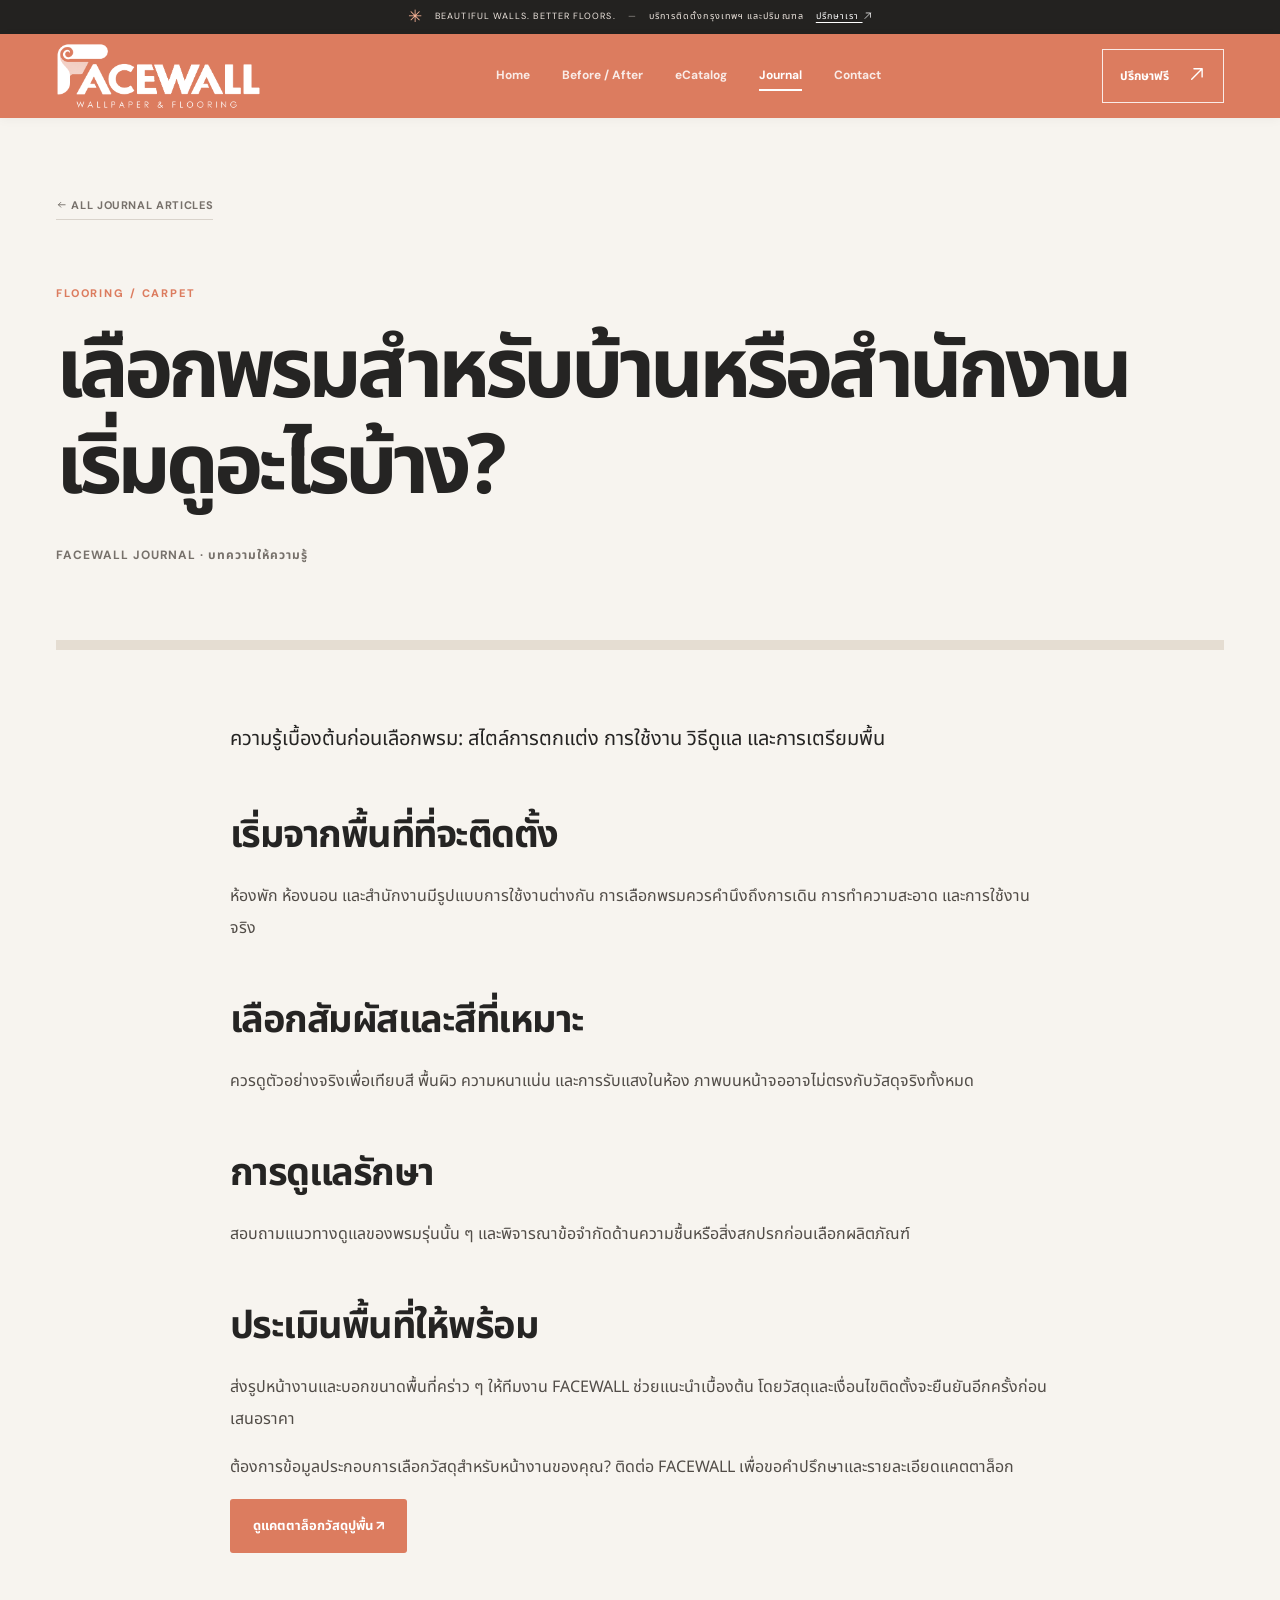
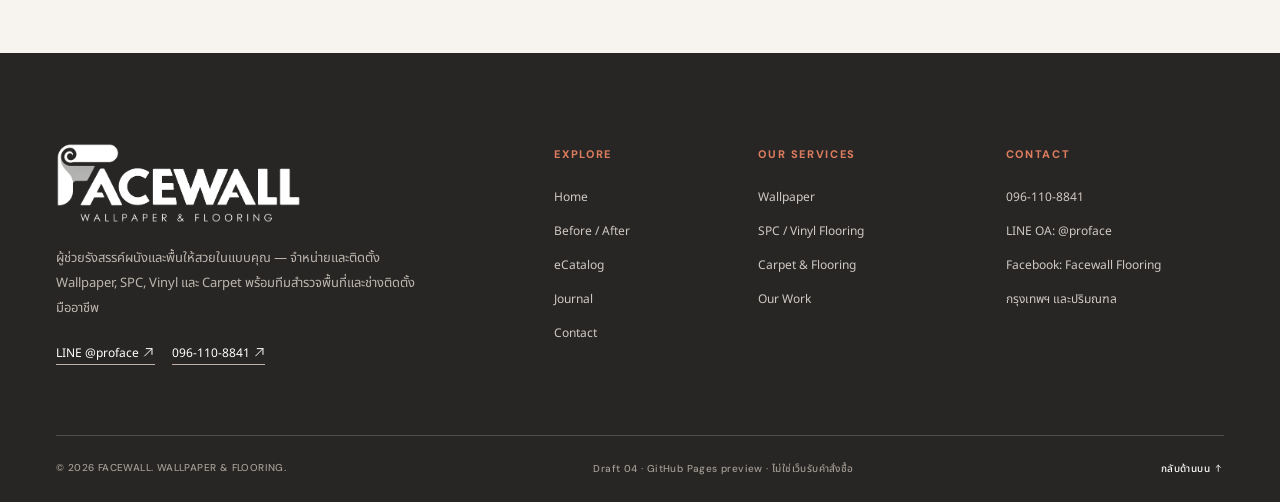
==== blog-carpet-guide.html @ b4380991 "Add files via upload" ====
<!DOCTYPE html>

<html lang="th"><head><meta charset="utf-8"/><meta content="width=device-width,initial-scale=1" name="viewport"/>
<title>เลือกพรมสำหรับบ้านหรือสำนักงาน เริ่มดูอะไรบ้าง? | FACEWALL Journal</title>
<meta content="ความรู้เบื้องต้นก่อนเลือกพรม: สไตล์การตกแต่ง การใช้งาน วิธีดูแล และการเตรียมพื้น" name="description"/>
<meta content="noindex,nofollow" name="robots"/><meta content="#DC7C5F" name="theme-color"/>
<meta content="website" property="og:type"/><meta content="ติดวอลเปเปอร์หรือทาสี แบบไหนเหมาะกับบ้านคุณ? — FACEWALL" property="og:title"/><meta content="ติดวอลเปเปอร์หรือทาสี แบบไหนเหมาะกับบ้านคุณ? — FACEWALL Journal" property="og:description"/>
<link href="assets/favicon.svg" rel="icon" type="image/svg+xml"/>
<link href="https://fonts.googleapis.com" rel="preconnect"/><link crossorigin="" href="https://fonts.gstatic.com" rel="preconnect"/>
<link href="https://fonts.googleapis.com/css2?family=DM+Sans:wght@400;500;600;700;800&amp;family=Noto+Sans+Thai:wght@300;400;500;600;700;800&amp;display=swap" rel="stylesheet"/>
<link href="css/style.css" rel="stylesheet"/></head>
<body data-page="blog"><a class="skip-link" href="#main">ข้ามไปยังเนื้อหา</a>
<div class="announcement"><span class="ann-star">✳︎</span> BEAUTIFUL WALLS. BETTER FLOORS. <span class="ann-divider">—</span> บริการติดตั้งกรุงเทพฯ และปริมณฑล <a href="contact.html">ปรึกษาเรา <svg aria-hidden="true" class="ui-arrow" fill="none" height="19" stroke="currentColor" stroke-linecap="round" stroke-linejoin="round" stroke-width="1.9" viewbox="0 0 24 24" width="19" xmlns="http://www.w3.org/2000/svg"><path d="M5 19 19 5M8 5h11v11"></path></svg></a></div>
<header class="site-header" id="site-header"><div class="header-inner wrap"><a aria-label="FACEWALL หน้าแรก" class="brand" href="index.html"><img alt="FACEWALL Wallpaper &amp; Flooring" height="67" src="assets/logo-white.png" width="206"/></a><nav aria-label="เมนูหลัก" class="site-nav" id="site-nav"><a class="nav-link" href="index.html">Home</a>
<a class="nav-link" href="showcase.html">Before / After</a>
<a class="nav-link" href="catalog.html">eCatalog</a>
<a aria-current="page" class="nav-link is-active" href="blog.html">Journal</a>
<a class="nav-link" href="contact.html">Contact</a></nav><a class="head-cta" href="contact.html">ปรึกษาฟรี <span aria-hidden="true"><svg aria-hidden="true" class="ui-arrow" fill="none" height="19" stroke="currentColor" stroke-linecap="round" stroke-linejoin="round" stroke-width="1.9" viewbox="0 0 24 24" width="19" xmlns="http://www.w3.org/2000/svg"><path d="M5 19 19 5M8 5h11v11"></path></svg></span></a><button aria-controls="site-nav" aria-expanded="false" aria-label="เปิดเมนู" class="menu-toggle" id="menu-toggle"><span></span><span></span></button></div></header>
<main id="main"><section class="article-header"><div class="wrap"><a class="back-link" href="blog.html"><svg aria-hidden="true" class="ui-arrow" fill="none" height="19" stroke="currentColor" stroke-linecap="round" stroke-linejoin="round" stroke-width="1.9" viewbox="0 0 24 24" width="19" xmlns="http://www.w3.org/2000/svg"><path d="M19 12H5m5-5-5 5 5 5"></path></svg> ALL JOURNAL ARTICLES</a><span class="eyebrow">FLOORING / CARPET</span><h1>เลือกพรมสำหรับบ้านหรือสำนักงาน เริ่มดูอะไรบ้าง?</h1><p>FACEWALL JOURNAL · บทความให้ความรู้</p></div></section><section class="article-body"><div class="wrap"><div aria-label="ภาพกราฟิกแทนเนื้อสัมผัสพรมแบบทอ" class="article-cover carpet-cover" role="img"></div><div class="article-content"><p class="lead">ความรู้เบื้องต้นก่อนเลือกพรม: สไตล์การตกแต่ง การใช้งาน วิธีดูแล และการเตรียมพื้น</p><h2>เริ่มจากพื้นที่ที่จะติดตั้ง</h2><p>ห้องพัก ห้องนอน และสำนักงานมีรูปแบบการใช้งานต่างกัน การเลือกพรมควรคำนึงถึงการเดิน การทำความสะอาด และการใช้งานจริง</p><h2>เลือกสัมผัสและสีที่เหมาะ</h2><p>ควรดูตัวอย่างจริงเพื่อเทียบสี พื้นผิว ความหนาแน่น และการรับแสงในห้อง ภาพบนหน้าจออาจไม่ตรงกับวัสดุจริงทั้งหมด</p><h2>การดูแลรักษา</h2><p>สอบถามแนวทางดูแลของพรมรุ่นนั้น ๆ และพิจารณาข้อจำกัดด้านความชื้นหรือสิ่งสกปรกก่อนเลือกผลิตภัณฑ์</p><h2>ประเมินพื้นที่ให้พร้อม</h2><p>ส่งรูปหน้างานและบอกขนาดพื้นที่คร่าว ๆ ให้ทีมงาน FACEWALL ช่วยแนะนำเบื้องต้น โดยวัสดุและเงื่อนไขติดตั้งจะยืนยันอีกครั้งก่อนเสนอราคา</p><p>ต้องการข้อมูลประกอบการเลือกวัสดุสำหรับหน้างานของคุณ? ติดต่อ FACEWALL เพื่อขอคำปรึกษาและรายละเอียดแคตตาล็อก</p><a class="btn btn-coral" href="catalog.html?category=flooring">ดูแคตตาล็อกวัสดุปูพื้น ↗</a></div></div></section></main>
<footer class="footer"><div class="wrap"><div class="footer-main"><div class="footer-info"><a class="footer-brand" href="index.html"><img alt="FACEWALL" height="88" src="assets/logo-white.png" width="270"/></a><p>ผู้ช่วยรังสรรค์ผนังและพื้นให้สวยในแบบคุณ — จำหน่ายและติดตั้ง Wallpaper, SPC, Vinyl และ Carpet พร้อมทีมสำรวจพื้นที่และช่างติดตั้งมืออาชีพ</p><div class="footer-social"><a href="https://line.me/R/ti/p/%40proface" rel="noopener noreferrer" target="_blank">LINE @proface <svg aria-hidden="true" class="ui-arrow" fill="none" height="19" stroke="currentColor" stroke-linecap="round" stroke-linejoin="round" stroke-width="1.9" viewbox="0 0 24 24" width="19" xmlns="http://www.w3.org/2000/svg"><path d="M5 19 19 5M8 5h11v11"></path></svg></a><a href="tel:0961108841">096-110-8841 <svg aria-hidden="true" class="ui-arrow" fill="none" height="19" stroke="currentColor" stroke-linecap="round" stroke-linejoin="round" stroke-width="1.9" viewbox="0 0 24 24" width="19" xmlns="http://www.w3.org/2000/svg"><path d="M5 19 19 5M8 5h11v11"></path></svg></a></div></div><div class="footer-links"><h3>EXPLORE</h3><a href="index.html">Home</a><a href="showcase.html">Before / After</a><a href="catalog.html">eCatalog</a><a href="blog.html">Journal</a><a href="contact.html">Contact</a></div><div class="footer-links"><h3>OUR SERVICES</h3><a href="catalog.html?category=wallpaper">Wallpaper</a><a href="catalog.html?category=flooring">SPC / Vinyl Flooring</a><a href="catalog.html?category=flooring">Carpet &amp; Flooring</a><a href="showcase.html">Our Work</a></div><div class="footer-links"><h3>CONTACT</h3><a href="tel:0961108841">096-110-8841</a><a href="https://line.me/R/ti/p/%40proface" rel="noopener noreferrer" target="_blank">LINE OA: @proface</a><span>Facebook: Facewall Flooring</span><span>กรุงเทพฯ และปริมณฑล</span></div></div><div class="footer-bottom"><span>© 2026 FACEWALL. WALLPAPER &amp; FLOORING.</span><span>Draft 04 · GitHub Pages preview · ไม่ใช่เว็บรับคำสั่งซื้อ</span><a href="#main">กลับด้านบน <svg aria-hidden="true" class="ui-arrow" fill="none" height="19" stroke="currentColor" stroke-linecap="round" stroke-linejoin="round" stroke-width="1.9" viewbox="0 0 24 24" width="19" xmlns="http://www.w3.org/2000/svg"><path d="M12 19V5m-5 5 5-5 5 5"></path></svg></a></div></div></footer>
<div aria-live="polite" class="toast" id="toast" role="status"></div>
<script defer="" src="js/config.js"></script><script defer="" src="js/catalogs.js"></script><script defer="" src="js/site.js"></script><a aria-label="ปรึกษาทีมงาน FACEWALL ฟรี" class="sticky-lead" href="contact.html#inquiry-form"><svg aria-hidden="true" fill="none" height="18" stroke="currentColor" stroke-linecap="round" stroke-linejoin="round" stroke-width="1.9" viewbox="0 0 24 24" width="18"><path d="M5 19 19 5M8 5h11v11"></path></svg><span>ปรึกษาฟรี / ขอราคางาน</span></a></body></html>
---- css/style.css ----
:root{--coral:#dc7c5f;--coral-dark:#c96447;--ink:#252423;--inksoft:#514c47;--cream:#f7f4ef;--bone:#eee9e0;--white:#fff;--line:#d9d3cb;--muted:#77716b;--head:'DM Sans','Noto Sans Thai',Arial,sans-serif;--body:'Noto Sans Thai','DM Sans',sans-serif;--max:1400px;--ease:cubic-bezier(.22,1,.36,1)}
*{box-sizing:border-box}html{scroll-behavior:smooth;scroll-padding-top:100px}body{margin:0;background:var(--cream);color:var(--ink);font-family:var(--body);font-size:15px;line-height:1.75;-webkit-font-smoothing:antialiased}img{display:block;max-width:100%}a{color:inherit;text-decoration:none}button,input,textarea,select{font:inherit}button{cursor:pointer}a:focus-visible,button:focus-visible,input:focus-visible,select:focus-visible,textarea:focus-visible{outline:3px solid #f0a58b;outline-offset:3px}::selection{background:var(--coral);color:white}[hidden]{display:none!important}.wrap{width:min(calc(100% - 112px),var(--max));margin:0 auto}.skip-link{position:absolute;z-index:1000;top:-70px;left:10px;background:var(--ink);color:white;padding:12px}.skip-link:focus{top:10px}.eyebrow{font-family:var(--head);font-size:11px;font-weight:800;line-height:1.3;letter-spacing:.17em;text-transform:uppercase;color:var(--coral);display:inline-block}.eyebrow.light{color:white}em{font-style:normal;color:var(--coral)}h1,h2,h3,p{margin-top:0}h1,h2,h3{line-height:1.15}h1,h2{letter-spacing:-.065em}p{color:var(--inksoft)}.btn{font-family:var(--body);display:inline-flex;align-items:center;justify-content:space-between;gap:28px;min-height:54px;padding:14px 22px;border-radius:3px;text-transform:none;font-size:13px;font-weight:700;line-height:1.5;white-space:nowrap;border:1px solid transparent;transition:transform .3s var(--ease),background .3s,color .3s}.btn:hover{transform:translateY(-3px)}.btn .arr{font:600 23px var(--head);line-height:1}.btn-white{background:#fff;color:var(--ink)}.btn-dark{background:var(--ink);color:#fff}.btn-dark:hover{background:var(--coral)}.btn-outline{background:transparent;color:var(--ink);border-color:var(--ink)}.btn-outline:hover{background:var(--ink);color:white}.btn-coral{background:var(--coral);color:white}.btn-full{width:100%}.text-link{font:700 12px var(--body);letter-spacing:.02em;border-bottom:1px solid currentColor;padding-bottom:5px}.text-link.white{color:#fff}.text-link.dark{color:var(--ink)}
/* header */
.announcement{height:34px;background:#232220;color:#eee6df;display:flex;align-items:center;justify-content:center;gap:12px;font-family:var(--head);font-size:9px;letter-spacing:.12em;white-space:nowrap}.announcement a{color:#fff;text-decoration:underline;text-underline-offset:3px}.ann-star{color:#f6b296;font-size:17px}.ann-divider{opacity:.6}.site-header{position:sticky;top:0;z-index:100;background:var(--coral);box-shadow:0 2px 10px rgba(0,0,0,.04)}.header-inner{height:84px;display:flex;align-items:center;gap:20px}.brand{flex:0 0 auto;width:219px}.brand img{width:205px;height:auto}.site-nav{display:flex;align-items:center;gap:32px;margin:auto}.nav-link{font:700 12px var(--head);color:white;opacity:.85;transition:opacity .2s;border-bottom:2px solid transparent;padding:6px 0}.nav-link:hover,.nav-link.is-active{opacity:1;border-color:white}.head-cta{border:1px solid rgba(255,255,255,.85);padding:11px 17px;white-space:nowrap;font-size:12px;color:white;font-weight:700}.head-cta span{margin-left:16px;font-size:17px}.head-cta:hover{background:white;color:var(--coral)}.menu-toggle{border:0;background:transparent;width:38px;height:38px;display:none;flex-direction:column;align-items:center;justify-content:center;gap:7px}.menu-toggle span{display:block;width:25px;height:2px;background:white;transition:transform .25s}
/* hero */
.hero{height:min(760px,calc(100svh - 118px));min-height:575px;position:relative;overflow:hidden;background:#756551;color:white}.hero picture,.hero-photo{position:absolute;inset:0;width:100%;height:100%}.hero-photo{object-fit:cover;object-position:center 54%}.hero-overlay{position:absolute;inset:0;background:linear-gradient(90deg,rgba(25,22,20,.62) 0%,rgba(25,22,20,.27) 52%,transparent 92%),linear-gradient(0deg,rgba(27,20,16,.46),transparent 24%)}.hero-content{position:relative;height:calc(100% - 58px);display:flex;align-items:flex-start;justify-content:center;flex-direction:column;z-index:1}.hero-topline{display:flex;justify-content:space-between;align-items:center;width:100%;margin-bottom:25px}.hero-counter{font:500 10px var(--head);letter-spacing:.16em}.hero h1{font-family:var(--head);font-weight:800;font-size:clamp(72px,9.2vw,156px);letter-spacing:-.075em;line-height:.9;margin:0 0 25px}.hero h1 em{color:#ffb395}.hero-content>p{color:white;font-weight:500;max-width:500px;font-size:clamp(15px,1.45vw,20px);line-height:1.65}.hero-buttons{display:flex;align-items:center;gap:27px;margin-top:18px;flex-wrap:wrap}.hero-foot{display:flex;justify-content:space-between;align-items:center;position:absolute;bottom:0;left:0;right:0;z-index:1;height:58px;padding:0 max(56px,calc((100vw - var(--max))/2));border-top:1px solid rgba(255,255,255,.4);font:700 10px var(--head);letter-spacing:.15em}.hero-foot a{color:white}.ticker{background:var(--coral);height:76px;display:flex;align-items:center;overflow:hidden;color:white}.ticker>div{font:800 26px var(--head);letter-spacing:.075em;white-space:nowrap;word-spacing:20px;animation:marquee 38s linear infinite}.ticker span{margin:0 26px;color:#f1bca9}@keyframes marquee{to{transform:translateX(-45%)}}
/* shared */
.section{padding:115px 0}.section-top{display:flex;justify-content:space-between;align-items:end;gap:40px;margin-bottom:55px}.section-top h2,.section h2{font-family:var(--head);font-size:clamp(46px,5.4vw,88px);font-weight:700;line-height:1.03;margin:15px 0 0}.section-top>p{max-width:340px;margin:0 0 10px;font-size:14px}.section-top .text-link{align-self:center}.section-solutions{background:var(--cream)}.service-grid{display:grid;grid-template-columns:1fr 1fr;gap:22px}.service-card{display:block;overflow:hidden;position:relative;background:var(--bone)}.service-img{height:430px;overflow:hidden;background:#e8ddd2}.service-img img{width:100%;height:100%;object-fit:cover;transition:transform .8s var(--ease)}.service-card:hover img{transform:scale(1.055)}.service-flooring .service-img img{object-position:center}.service-wallpaper .service-img img{object-position:center 42%}.service-copy{position:relative;padding:25px 28px 29px;min-height:165px}.service-copy>span:first-child{font:700 10px var(--head);letter-spacing:.14em;color:var(--coral)}.service-copy h3{font:700 45px var(--head);letter-spacing:-.055em;margin:10px 0 5px}.service-copy p{margin:0;font-size:12px}.circle-arrow{position:absolute;right:25px;top:57px;border:1px solid var(--ink);width:44px;height:44px;border-radius:100%;display:grid;place-items:center;font:500 24px var(--head)}.service-card:hover .circle-arrow{background:var(--coral);color:white;border-color:var(--coral)}
.about-section{background:var(--ink);color:white}.about-grid{display:grid;grid-template-columns:1.35fr .75fr;gap:70px;align-items:center}.about-big{font:800 clamp(50px,6.8vw,108px)/.95 var(--head);letter-spacing:-.075em}.about-big em{color:var(--coral)}.about-dot{color:var(--coral)}.about-side h2{font:700 32px/1.3 var(--body);letter-spacing:-.035em;margin:22px 0}.about-side p{color:#b9b2ab;font-size:14px;line-height:1.95}.about-tag{font:700 10px var(--head);color:#bfb4ab;letter-spacing:.12em;border-top:1px solid #595550;padding:15px 0;margin:20px 0 28px}.about-side .btn-outline{border-color:#a79e96;color:white}.about-side .btn-outline:hover{background:white;color:var(--ink)}
.transformation-section{background:var(--bone)}.transformation-grid{display:grid;grid-template-columns:1.42fr .75fr;gap:0;background:white;align-items:stretch}.compare{position:relative;min-width:0;height:auto;aspect-ratio:1.42;overflow:hidden;background:#b2a18f}.compare>img{position:absolute;inset:0;width:100%;height:100%;object-fit:cover;pointer-events:none}.compare .compare-before{clip-path:inset(0 calc(100% - var(--split)) 0 0)}.compare-label{position:absolute;z-index:3;top:22px;font:800 10px var(--head);color:#fff;letter-spacing:.15em;background:rgba(0,0,0,.55);padding:9px 12px;pointer-events:none}.compare-label-left{left:20px}.compare-label-right{right:20px}.compare-line{pointer-events:none;z-index:4;position:absolute;left:var(--split);top:0;bottom:0;width:2px;background:white;transform:translateX(-50%)}.compare-line>span{position:absolute;left:50%;top:50%;transform:translate(-50%,-50%);background:white;border-radius:50%;border:3px solid var(--coral);color:var(--ink);width:54px;height:54px;display:grid;place-items:center;font-size:25px;box-shadow:0 4px 22px #0003}.compare input[type=range]{position:absolute;z-index:5;inset:0;width:100%;height:100%;margin:0;opacity:0;cursor:ew-resize}.transformation-copy{padding:48px 45px;display:flex;align-items:flex-start;flex-direction:column;justify-content:center}.demo-tag{background:#f8ece5;color:var(--coral-dark);padding:7px 10px;letter-spacing:.1em;font:800 9px var(--head)}.transformation-copy h3{font:700 clamp(44px,4.7vw,72px)/.98 var(--head);letter-spacing:-.06em;margin:30px 0 20px}.transformation-copy p{max-width:320px;font-size:14px}.transformation-copy small{display:block;font-size:10px;color:var(--muted);line-height:1.5;margin-top:24px;max-width:330px}.transformation-copy .btn{margin-top:18px}
.collection-section{background:var(--cream)}.home-books{display:grid;grid-template-columns:1fr 1fr .9fr;gap:20px}.home-book{position:relative;overflow:hidden;background:white;text-align:center;display:flex;flex-direction:column;justify-content:space-between}.home-book img{width:100%;height:400px;object-fit:contain;padding:15px;transition:transform .6s}.home-book:hover img{transform:scale(1.035)}.home-book span{padding:20px;font:800 11px var(--head);letter-spacing:.06em;border-top:1px solid var(--line)}.book-callout{background:var(--coral);padding:35px;color:white;display:flex;flex-direction:column;align-items:flex-start;justify-content:space-between}.book-callout .eyebrow{color:white}.book-callout strong{font:800 clamp(105px,12vw,180px)/1 var(--head);letter-spacing:-.12em}.book-callout strong span{font-size:.42em;margin-left:4px}.book-callout p{color:white;font-size:13px}.book-callout .btn{margin-top:15px;background:white;border-color:white}
.reasons-section{background:#e9e1d8}.reason-grid{display:grid;grid-template-columns:repeat(4,1fr);gap:25px}.reason-grid>div{padding:30px 15px 25px 0;border-top:1px solid #9a938a}.reason-grid>div>span{color:var(--coral);font:800 28px var(--head)}.reason-grid h3{font:700 21px var(--head);letter-spacing:-.04em;margin:35px 0 16px}.reason-grid p{font-size:12px}.journal-section{background:var(--cream)}.home-journal-grid{display:grid;grid-template-columns:1.3fr .7fr;gap:24px}.journal-feature{background:white;display:grid;grid-template-columns:1.05fr 1fr;min-height:335px}.journal-image{overflow:hidden}.journal-image img{height:100%;width:100%;object-fit:cover}.journal-feature>div:last-child{padding:32px;display:flex;flex-direction:column;justify-content:center}.journal-feature h3{font:700 clamp(23px,2.7vw,37px)/1.35 var(--body);letter-spacing:-.03em;margin:17px 0 35px}.read-more{font:800 11px var(--head);letter-spacing:.07em;color:var(--coral-dark)}.journal-side{display:grid;grid-template-rows:1fr 1fr;gap:20px}.journal-side a{display:flex;position:relative;flex-direction:column;justify-content:center;border:1px solid var(--line);padding:28px}.journal-side a:hover{background:#fff}.journal-side span{font:700 10px var(--head);color:var(--coral);letter-spacing:.12em}.journal-side h3{font-size:20px;letter-spacing:-.02em;line-height:1.4;max-width:340px;margin:13px 0}.journal-side b{position:absolute;right:25px;top:28px}.closing-cta{background:var(--coral);color:white;padding:104px 0 115px;overflow:hidden}.closing-cta .wrap{position:relative}.closing-cta h2{font:800 clamp(80px,12.6vw,190px)/.83 var(--head);letter-spacing:-.085em;margin:26px 0}.closing-cta h2 em{color:#f5c3b2}.closing-cta p{color:white;font-size:18px}.closing-cta .btn{margin-top:22px}.closing-cta.slim{padding:75px 0}.closing-cta.slim h2{font:700 clamp(38px,7vw,90px)/1.25 var(--body);letter-spacing:-.05em}
/* footer */
.footer{background:#272624;color:white;padding:90px 0 25px}.footer-main{display:grid;grid-template-columns:2.1fr .75fr .95fr 1fr;gap:40px}.footer-info{max-width:370px}.footer-brand img{width:245px;height:auto}.footer-info p{color:#bdb5ae;font-size:13px;line-height:1.9;margin:23px 0}.footer-social{display:flex;gap:17px;flex-wrap:wrap}.footer-social a{color:white;font-size:12px;border-bottom:1px solid #c1aea6}.footer-links{display:flex;flex-direction:column;align-items:flex-start;gap:13px}.footer-links h3{font:800 11px var(--head);letter-spacing:.15em;color:var(--coral);margin:4px 0 13px}.footer-links a,.footer-links span{font-size:12px;color:#d0c9c4}.footer-links a:hover{color:var(--coral)}.footer-bottom{border-top:1px solid #514c48;padding-top:25px;margin-top:70px;display:flex;justify-content:space-between;gap:20px;color:#a49c95;font:500 10px var(--head);letter-spacing:.04em}.footer-bottom a{color:white}.toast{position:fixed;z-index:200;right:25px;bottom:25px;padding:14px 20px;background:#252423;color:white;font-size:13px;box-shadow:0 20px 45px #0002;transform:translateY(200px);opacity:0;transition:transform .4s var(--ease),opacity .4s}.toast.show{transform:translateY(0);opacity:1}
/* other page headers */
.page-intro{background:var(--cream);padding:100px 0 75px}.page-intro h1{font:800 clamp(58px,9vw,145px)/.95 var(--head);letter-spacing:-.08em;margin:22px 0 30px;max-width:1110px}.page-intro>div>p{font-size:16px;max-width:670px;line-height:1.8}.page-intro.catalog-intro h1{max-width:1250px}.showcase-overview{padding-top:0;padding-bottom:20px}.showcase-feature{height:480px;position:relative;overflow:hidden;background:var(--bone)}.showcase-feature>img{width:100%;height:100%;object-fit:cover}.showcase-feature:after{content:"";position:absolute;inset:0;background:linear-gradient(90deg,rgba(18,15,14,.68),transparent 65%)}.showcase-feature-text{position:absolute;z-index:2;left:7%;top:50%;transform:translateY(-50%);color:white;max-width:420px}.showcase-feature-text .eyebrow{color:white}.showcase-feature-text h2{font:800 clamp(50px,6vw,87px)/.97 var(--head);margin:17px 0}.showcase-feature-text p{color:white;max-width:300px}.showcase-gallery{padding-top:65px}.filter-bar{display:flex;gap:10px;align-items:center;flex-wrap:wrap}.filter-pill{border:1px solid #bbb1a8;background:transparent;color:var(--ink);padding:11px 19px;font-size:12px;font-weight:700;border-radius:99px;transition:background .22s,color .22s,border-color .22s}.filter-pill:hover{border-color:var(--coral)}.filter-pill.is-selected{background:var(--coral);border-color:var(--coral);color:white}.showcase-gallery .filter-bar{margin-bottom:25px}.showcase-grid{display:grid;grid-template-columns:1fr 1fr;gap:24px}.showcase-card{background:white}.showcase-card-head{padding:16px 18px;display:flex;justify-content:space-between;align-items:center;font:800 10px var(--head);letter-spacing:.1em}.showcase-card .compare{aspect-ratio:1.33}.compare-floor img{filter:saturate(.8) sepia(.09)}.showcase-card-foot{padding:24px 23px 27px}.showcase-card-foot h3{font:700 29px var(--head);letter-spacing:-.05em;margin:0 0 7px}.showcase-card-foot p{font-size:11px;margin:0}.showcase-note{display:flex;align-items:flex-start;gap:13px;border:1px solid #d4bdb2;padding:22px;margin-top:25px;background:#f6ece7}.showcase-note .info-symbol{display:grid;place-items:center;background:var(--coral);border-radius:50%;color:white;width:25px;height:25px;flex-shrink:0}.showcase-note p{margin:0;font-size:12px}
/* catalog */
.catalog-section{padding-top:40px}.catalog-controls{display:flex;justify-content:space-between;align-items:end;gap:25px;margin-bottom:22px}.catalog-search{width:min(100%,510px)}.catalog-search label{font-weight:700;font-size:12px;display:block;margin-bottom:9px}.search-input{height:52px;border:1px solid #c2b8ad;display:flex;align-items:center;gap:13px;background:white;padding:0 15px}.search-input input{border:0;outline:0;background:transparent;width:100%;font-size:13px}.catalog-count{font:800 12px var(--head);letter-spacing:.1em;color:var(--coral)}.catalog-filters{display:flex;justify-content:space-between;gap:20px;align-items:center;margin-bottom:35px}.catalog-subtypes{display:flex;align-items:center;gap:13px}.catalog-subtypes label{font-size:12px;font-weight:700}.catalog-subtypes select{background:transparent;border:1px solid #c2b8ad;color:var(--ink);padding:11px 32px 11px 12px;min-width:185px;font-size:12px}.catalog-grid{display:grid;grid-template-columns:repeat(3,minmax(0,1fr));gap:25px}.catalog-card{background:#fff;border:1px solid #e7dfd7;display:flex;flex-direction:column;min-width:0;transition:transform .3s var(--ease),box-shadow .3s}.catalog-card:hover{transform:translateY(-6px);box-shadow:0 15px 40px #62524520}.catalog-card>a{display:flex;flex-direction:column;flex:1}.catalog-cover{height:375px;background:#f5f2ee;display:grid;place-items:center;overflow:hidden;padding:13px;position:relative}.catalog-cover img{height:100%;max-width:100%;object-fit:contain;transition:transform .6s var(--ease)}.catalog-card:hover .catalog-cover img{transform:scale(1.04)}.catalog-cover-tag{position:absolute;top:14px;left:14px;background:var(--coral);color:white;padding:6px 9px;font:700 9px var(--head);letter-spacing:.11em}.catalog-info{padding:25px;display:flex;flex-direction:column;flex:1}.catalog-info>span{font:800 10px var(--head);color:var(--coral);letter-spacing:.12em}.catalog-info h3{font:700 29px var(--head);letter-spacing:-.04em;margin:9px 0 10px}.catalog-info p{font-size:12px;flex:1}.catalog-info .catalog-open{border-top:1px solid var(--line);margin-top:20px;padding-top:16px;font:800 11px var(--head);letter-spacing:.06em;display:flex;justify-content:space-between}.empty-state{text-align:center;background:white;padding:70px 20px;margin:20px 0}.empty-state h3{font-size:25px}.catalog-disclaimer{font-size:11px;margin:26px 0 0;color:var(--muted)}.editorial-band{padding:90px 0;background:var(--bone)}.editorial-band h2{font:700 clamp(42px,5.8vw,80px)/1.15 var(--body);letter-spacing:-.06em;margin:23px 0}.editorial-band p{max-width:580px}.editorial-band .btn{margin-top:15px}
/* blog */
.blog-section{padding-top:40px}.blog-lead{display:grid;grid-template-columns:1.12fr .88fr;background:#e6ded6;min-height:490px}.blog-lead-image{overflow:hidden}.blog-lead-image img{width:100%;height:100%;object-fit:cover}.blog-lead-copy{padding:50px 55px;display:flex;align-items:flex-start;justify-content:center;flex-direction:column}.blog-lead-copy h2{font:700 clamp(36px,4.3vw,65px)/1.16 var(--body);letter-spacing:-.05em;margin:22px 0}.blog-lead-copy p{font-size:13px;max-width:400px}.blog-card-grid{display:grid;grid-template-columns:1fr 1fr;gap:24px;margin-top:28px}.blog-card{background:white;padding-bottom:30px}.blog-card img{height:300px;width:100%;object-fit:contain;background:#eee8e0;padding:8px}.blog-card>.eyebrow{margin:24px 27px 0}.blog-card h3{font-size:26px;letter-spacing:-.05em;margin:15px 27px 8px}.blog-card p{font-size:13px;margin:0 27px 18px}.blog-card .read-more{margin:0 27px}.blog-coming{border-top:1px solid var(--line);margin-top:80px;padding-top:35px}.blog-coming h2{font:700 clamp(25px,3.5vw,48px)/1.25 var(--body);letter-spacing:-.035em;max-width:800px}.blog-coming p{max-width:670px;font-size:13px}
/* blog articles */
.article-header{padding:80px 0 64px}.article-header .back-link{display:block;width:max-content;color:var(--muted);font:700 11px var(--head);letter-spacing:.06em;border-bottom:1px solid var(--line);padding-bottom:7px;margin-bottom:60px}.article-header h1{font:700 clamp(43px,6.5vw,94px)/1.15 var(--body);letter-spacing:-.06em;max-width:1100px;margin:18px 0 30px}.article-header p{font:700 12px var(--head);color:var(--muted);letter-spacing:.08em}.article-body{padding-bottom:100px}.article-cover{width:100%;max-height:600px;object-fit:cover;background:var(--bone)}.article-content{max-width:820px;margin:70px auto 0}.article-content>p,.article-content li{font-size:16px;line-height:2;color:#514c47}.article-content>p.lead{font-size:20px;line-height:1.95;color:var(--ink)}.article-content h2{font:700 clamp(25px,3.2vw,38px)/1.4 var(--body);letter-spacing:-.04em;margin:50px 0 18px}.article-content ol{padding-left:27px}.article-content li{padding-left:6px;margin-bottom:12px}.article-callout{padding:40px;background:#eee2d7;margin:65px 0 35px}.article-callout h2{margin:14px 0;font-size:28px}.article-callout .buttons{display:flex;gap:10px;flex-wrap:wrap;margin-top:20px}.article-note{font-size:11px!important;border-top:1px solid var(--line);padding-top:20px}
/* contact */
.contact-section{padding-top:35px}.contact-grid{display:grid;grid-template-columns:.82fr 1.18fr;gap:9vw}.contact-left h2{font:700 clamp(50px,6vw,82px)/1 var(--head);letter-spacing:-.07em;margin:25px 0}.contact-left>p{font-size:14px;line-height:1.9;max-width:440px;margin-bottom:35px}.contact-method{border-top:1px solid var(--line);padding:22px 0}.contact-method>span{font:800 10px var(--head);letter-spacing:.12em;color:var(--coral);display:block;margin-bottom:10px}.contact-method>a,.contact-method>strong{font:700 clamp(23px,3vw,38px) var(--head);letter-spacing:-.04em;display:block}.contact-method small{display:block;color:var(--muted);font-size:10px}.service-area{margin-top:25px;font:700 11px var(--head);letter-spacing:.08em}.dot{display:inline-block;width:9px;height:9px;background:var(--coral);border-radius:50%;margin-right:7px}.contact-form-card{padding:46px;background:white;box-shadow:0 24px 45px #2e211207}.contact-form-card h3{font:700 28px var(--body);letter-spacing:-.04em;margin:15px 0}.contact-form-card>p{font-size:12px;margin-bottom:30px}.contact-form-card form{display:flex;flex-direction:column;gap:18px}.form-row{display:grid;grid-template-columns:1fr 1fr;gap:17px}.contact-form-card label{display:flex;flex-direction:column;gap:8px;font-size:12px;font-weight:700}.contact-form-card input,.contact-form-card select,.contact-form-card textarea{width:100%;padding:13px;border:1px solid #d6d1ca;background:#faf9f6;color:var(--ink);font-size:13px;font-weight:400;border-radius:0;outline-color:var(--coral);line-height:1.5}.contact-form-card input,.contact-form-card select{height:50px}.contact-form-card .form-note{display:block;font-size:11px;color:var(--muted);margin-top:18px}.inquiry-result{padding:20px;background:#f7f2ec;border:1px solid #e6d8ca}.inquiry-result p{font-size:12px}.inquiry-result textarea{background:white}.inquiry-actions{display:flex;gap:10px;margin-top:13px;flex-wrap:wrap}.inquiry-actions .btn{font-size:11px;min-height:46px;white-space:normal;flex:1}.contact-bottom{background:var(--ink);padding:85px 0;color:white}.contact-bottom h2{font:800 clamp(40px,6.5vw,90px)/1.08 var(--head);letter-spacing:-.06em;margin:20px 0}.contact-bottom p{color:#eee1d9}
/* motion */
.reveal{opacity:0;transform:translateY(30px);transition:opacity .65s var(--ease),transform .65s var(--ease)}.reveal.is-visible{opacity:1;transform:none}
@media(max-width:1200px){.wrap{width:min(calc(100% - 80px),var(--max))}.brand{width:190px}.brand img{width:185px}.site-nav{gap:20px}.hero-foot{padding:0 40px}.section{padding:90px 0}.service-img{height:370px}.about-grid{gap:36px}.transformation-copy{padding:35px}.home-book img{height:330px}.footer-main{grid-template-columns:1.5fr 1fr 1fr;gap:30px}.footer-main>.footer-links:last-child{grid-column:2/4}}
@media(max-width:900px){.wrap{width:min(calc(100% - 52px),var(--max))}.announcement{font-size:8px}.header-inner{height:76px}.site-nav{gap:13px}.nav-link{font-size:11px}.head-cta{padding:9px 11px;font-size:11px}.brand{width:150px}.brand img{width:145px}.hero{height:680px;min-height:550px}.hero-foot{padding:0 26px}.service-img{height:285px}.service-copy h3{font-size:35px}.circle-arrow{width:38px;height:38px;top:53px}.about-grid{grid-template-columns:1fr}.about-big{font-size:clamp(60px,10vw,95px)}.about-side{max-width:680px}.transformation-grid{grid-template-columns:1fr}.transformation-copy{padding:35px}.transformation-copy h3{font-size:48px;margin:20px 0}.transformation-copy p{max-width:600px}.home-books{grid-template-columns:1fr 1fr}.book-callout{grid-column:1/3;min-height:200px;flex-direction:row;align-items:center;gap:15px}.book-callout strong{font-size:100px}.reason-grid{grid-template-columns:repeat(2,1fr)}.home-journal-grid{grid-template-columns:1fr}.journal-side{grid-template-columns:1fr 1fr;grid-template-rows:auto}.journal-side a{min-height:180px}.footer-main{grid-template-columns:1.3fr 1fr 1fr}.page-intro{padding:80px 0 50px}.page-intro h1{font-size:clamp(55px,9vw,90px)}.catalog-cover{height:315px}.catalog-info h3{font-size:24px}.contact-grid{gap:40px}.contact-form-card{padding:28px}}
@media(max-width:720px){body{font-size:14px}.wrap{width:calc(100% - 36px)}.announcement{height:29px;font-size:8px;gap:7px;letter-spacing:.03em}.ann-star{font-size:12px}.ann-divider,.announcement a{display:none}.header-inner{height:65px}.brand{width:165px}.brand img{width:155px}.head-cta{margin-left:auto;padding:8px 10px;font-size:10px}.head-cta span{margin-left:7px}.menu-toggle{display:flex}.site-nav{position:absolute;top:100%;left:0;right:0;background:var(--coral);padding:6px 18px 22px;display:none;flex-direction:column;gap:0;align-items:stretch;box-shadow:0 15px 22px #0002}.site-nav.open{display:flex}.nav-link{padding:12px 10px;font-size:14px;border-bottom:1px solid #fff5}.nav-link.is-active{background:#ffffff18}.hero{height:calc(100svh - 94px);min-height:560px;max-height:850px}.hero-photo{object-position:center 55%}.hero-overlay{background:linear-gradient(180deg,rgba(28,22,20,.55),rgba(28,22,20,.12) 55%,rgba(28,22,20,.39) 100%)}.hero-content{height:calc(100% - 50px);justify-content:flex-start;padding-top:14vh}.hero-topline{margin-bottom:23px}.hero h1{font-size:clamp(58px,11.5vw,83px);line-height:.94;letter-spacing:-.075em}.hero-content>p{font-size:14px;line-height:1.75}.hero-buttons{margin-top:11px;gap:16px;align-items:flex-start;flex-direction:column}.hero-buttons .btn{min-height:50px}.hero-foot{height:50px;padding:0 18px;font-size:8px}.hero-foot span{max-width:50%;font-size:8px}.ticker{height:56px}.ticker>div{font-size:18px}.ticker span{margin:0 14px}.section{padding:70px 0}.section-top{flex-direction:column;align-items:flex-start;gap:18px;margin-bottom:28px}.section-top h2,.section h2{font-size:clamp(42px,9vw,61px)}.section-top>p{max-width:100%;font-size:13px}.service-grid{grid-template-columns:1fr;gap:15px}.service-img{height:320px}.service-copy{min-height:140px;padding:18px 22px 26px}.service-copy h3{font-size:36px;margin:9px 0}.service-copy p{padding-right:50px}.circle-arrow{top:44px;right:19px}.about-big{font-size:clamp(48px,10vw,75px)}.about-grid{gap:48px}.about-side h2{font-size:28px}.about-side p{font-size:13px}.transformation-grid{display:block}.compare{aspect-ratio:1.22}.compare-label{font-size:8px;top:12px;padding:7px}.compare-label-left{left:9px}.compare-label-right{right:9px}.compare-line>span{width:46px;height:46px}.transformation-copy{padding:24px}.transformation-copy h3{font-size:42px}.home-books{gap:12px}.home-book img{height:225px;padding:7px}.home-book span{font-size:8px;padding:12px 6px}.book-callout{padding:24px;min-height:160px;flex-wrap:wrap}.book-callout strong{font-size:80px}.book-callout p{font-size:11px}.book-callout .btn{min-height:40px}.reason-grid{gap:20px}.reason-grid>div{padding-top:20px}.reason-grid h3{margin:20px 0 12px;font-size:20px}.reason-grid p{font-size:12px}.journal-feature{grid-template-columns:1fr}.journal-image{height:250px}.journal-feature>div:last-child{padding:26px}.journal-feature h3{font-size:25px;margin:15px 0 22px}.journal-side{grid-template-columns:1fr;gap:12px}.journal-side a{min-height:150px;padding:23px}.closing-cta{padding:85px 0}.closing-cta h2{font-size:clamp(57px,11vw,90px)}.closing-cta p{font-size:14px}.footer{padding:55px 0 24px}.footer-main{grid-template-columns:1fr 1fr;gap:38px 20px}.footer-main>.footer-info{grid-column:1/-1}.footer-brand img{width:205px}.footer-main>.footer-links:last-child{grid-column:auto}.footer-bottom{margin-top:50px;flex-direction:column;gap:8px}.page-intro{padding:62px 0 32px}.page-intro h1{font-size:clamp(54px,11vw,77px);margin:14px 0 23px}.page-intro>div>p{font-size:13px}.showcase-overview{padding-top:0}.showcase-feature{height:360px}.showcase-feature-text{left:25px;max-width:230px}.showcase-feature-text h2{font-size:52px}.showcase-feature-text p{font-size:12px}.showcase-gallery{padding-top:50px}.showcase-grid{grid-template-columns:1fr}.showcase-card .compare{aspect-ratio:1.27}.showcase-card-foot h3{font-size:26px}.showcase-note{padding:15px}.showcase-note p{font-size:11px}.catalog-controls{align-items:start;flex-direction:column;gap:10px;margin-bottom:15px}.catalog-search{width:100%}.catalog-filters{flex-direction:column;align-items:start;gap:15px;margin-bottom:25px}.catalog-subtypes{width:100%;justify-content:space-between}.catalog-subtypes select{flex:1;max-width:70%}.catalog-grid{grid-template-columns:repeat(2,minmax(0,1fr));gap:13px}.catalog-cover{height:250px;padding:5px}.catalog-cover-tag{font-size:7px;top:8px;left:8px}.catalog-info{padding:15px;min-height:170px}.catalog-info h3{font-size:22px;line-height:1.15}.catalog-info p{font-size:10px;line-height:1.6}.catalog-info>span{font-size:9px}.catalog-info .catalog-open{font-size:9px;padding-top:12px;margin-top:12px}.editorial-band{padding:70px 0}.editorial-band h2{font-size:40px}.blog-section{padding-top:30px}.blog-lead{grid-template-columns:1fr}.blog-lead-image{height:270px}.blog-lead-copy{padding:32px 24px}.blog-lead-copy h2{font-size:39px}.blog-card-grid{grid-template-columns:1fr}.blog-card img{height:275px}.blog-card h3{font-size:23px}.blog-coming{margin-top:50px}.article-header{padding:40px 0 35px}.article-header .back-link{margin-bottom:40px}.article-header h1{font-size:clamp(36px,8.6vw,55px)}.article-cover{height:auto;max-height:450px}.article-content{margin:35px auto 0}.article-content>p,.article-content li{font-size:14px}.article-content>p.lead{font-size:17px}.article-content h2{font-size:26px;margin:35px 0 15px}.article-callout{padding:25px;margin:40px 0 24px}.article-callout h2{font-size:24px}.article-body{padding-bottom:70px}.contact-grid{grid-template-columns:1fr;gap:45px}.contact-left h2{font-size:58px}.contact-section{padding-top:28px}.contact-form-card{padding:24px 18px}.form-row{grid-template-columns:1fr;gap:16px}.contact-bottom h2{font-size:47px}}
@media(max-width:420px){.hero h1{font-size:58px}.hero-foot{font-size:7px}.header-inner{gap:7px}.brand{width:139px}.brand img{width:137px}.head-cta{font-size:10px;padding:7px}.service-img{height:260px}.home-book img{height:188px}.catalog-cover{height:207px}.catalog-info h3{font-size:19px}.catalog-info p{font-size:10px}.filter-pill{padding:9px 12px;font-size:11px}.section h2{font-size:45px}}
@media(prefers-reduced-motion:reduce){*,*::before,*::after{scroll-behavior:auto!important;animation:none!important;transition:none!important}.reveal{opacity:1;transform:none}}

/* The uploaded Wallpaper showcase banner already contains typography. Keep it readable. */
.showcase-feature:after{display:none}

/* ================================================
   FACEWALL Draft 03 — refined visual system
   Transparent, original Wallpaper cutouts from uploaded RGBA PNG files.
   ================================================ */
.hero-photo{object-position:51% 50%}
/* Keep both labels legible on lighter, user-provided home photograph */
.hero-overlay{background:linear-gradient(90deg,rgba(24,20,18,.76),rgba(24,20,18,.35) 54%,rgba(24,20,18,.02)),linear-gradient(0deg,rgba(24,20,18,.37),transparent 25%)}
.service-wallpaper .service-img img{object-position:center center}
.home-book--dicut{background:transparent;overflow:visible;transition:transform .4s var(--ease)}
.home-book--dicut img{padding:0 1.3vw 12px;width:100%;height:400px;object-fit:contain;filter:drop-shadow(0 21px 22px rgba(47,35,29,.06))}
.home-book--dicut:hover{transform:translateY(-5px)}
.home-book--dicut:hover img{transform:scale(1.045)}
.home-book--dicut span{background:white;border-top:0}
/* Wallpaper catalog: edge-free, transparent cutout books, title overlaid INSIDE card */
.catalog-card--dicut{background:transparent;border:0;box-shadow:none;overflow:visible}
.catalog-card--dicut:hover{box-shadow:none;transform:translateY(-5px)}
.catalog-card--dicut>a{display:block;height:100%}
.catalog-cover--dicut{height:472px;padding:0;background:transparent;display:flex;align-items:flex-start;justify-content:center;overflow:visible;isolation:isolate}
.catalog-cover--dicut img{height:calc(100% - 55px);width:100%;max-width:100%;object-fit:contain;object-position:center top;filter:drop-shadow(0 18px 17px rgba(45,37,28,.09));transition:transform .65s var(--ease)}
.catalog-card--dicut:hover .catalog-cover--dicut img{transform:translateY(-8px) scale(1.04)}
.wallpaper-cover-meta{position:absolute;left:7%;right:7%;bottom:0;display:flex;align-items:center;justify-content:center;flex-direction:column;min-height:104px;padding:21px 12px 12px;background:linear-gradient(0deg,var(--cream) 81%,rgba(247,244,239,0));text-align:center;pointer-events:none}
.wallpaper-cover-family{font:700 9px var(--head);color:var(--coral);letter-spacing:.17em}
.wallpaper-cover-meta h3{font:700 clamp(22px,2.55vw,35px)/1.12 var(--head);letter-spacing:-.045em;margin:8px 0 4px;text-transform:uppercase}
.wallpaper-cover-open{font:800 9px var(--head);letter-spacing:.11em;color:var(--inksoft);opacity:0;transform:translateY(4px);transition:opacity .25s,transform .25s}
.catalog-card--dicut:hover .wallpaper-cover-open,.catalog-card--dicut:focus-within .wallpaper-cover-open{opacity:1;transform:none}
.catalog-grid:has(.catalog-card--dicut){row-gap:36px}
@media(max-width:1200px){.catalog-cover--dicut{height:385px}}
@media(max-width:900px){.catalog-cover--dicut{height:335px}.home-book--dicut img{height:335px}}
@media(max-width:720px){.hero-photo{object-position:50% 55%}.hero-overlay{background:linear-gradient(180deg,rgba(24,20,18,.67) 0%,rgba(24,20,18,.18) 61%,rgba(24,20,18,.5) 100%)}.home-book--dicut img{height:225px;padding:0 0 10px}.catalog-cover--dicut{height:286px}.catalog-cover--dicut img{height:calc(100% - 53px)}.wallpaper-cover-meta{left:0;right:0;min-height:83px;padding:13px 4px 7px}.wallpaper-cover-family{font-size:7px}.wallpaper-cover-meta h3{font-size:clamp(15px,4.5vw,23px);margin:5px 0 2px}.wallpaper-cover-open{opacity:1;font-size:7px;transform:none}.catalog-card--dicut:hover .catalog-cover--dicut img{transform:scale(1.02)}}
@media(max-width:420px){.catalog-cover--dicut{height:244px}.home-book--dicut img{height:190px}.wallpaper-cover-meta h3{font-size:16px}}
@media(prefers-reduced-motion:reduce){.catalog-card--dicut,.catalog-cover--dicut img,.home-book--dicut{transition:none}}

/* Draft 04 — same transparent catalog cards for Wallpaper AND Flooring. */
.ui-arrow{width:1.05em;height:1.05em;vertical-align:-.14em;flex-shrink:0;display:inline-block;stroke:currentColor;pointer-events:none}
.arr .ui-arrow,.head-cta .ui-arrow,.text-link .ui-arrow{vertical-align:-.17em}
.circle-arrow .ui-arrow{width:22px;height:22px;vertical-align:middle}
.compare-line>span .ui-arrow{width:23px;height:23px;vertical-align:middle}
.read-more .ui-arrow,.wallpaper-cover-open .ui-arrow{width:1em;height:1em;vertical-align:-.15em;margin-left:5px}
.catalog-cover--dicut img{object-fit:contain}
.catalog-card--dicut .wallpaper-cover-meta h3{overflow-wrap:anywhere}
.blog-card img{object-fit:cover;background:var(--bone);padding:0}
@media(max-width:720px){.catalog-card--dicut .wallpaper-cover-meta h3{font-size:clamp(14px,3.85vw,22px)}.catalog-card--dicut .wallpaper-cover-family{letter-spacing:.07em}.compare-line>span .ui-arrow{width:21px;height:21px}}

/* ========================================
   FACEWALL Website Evolution: Lead, Service, Motion
   ======================================== */
.hero-service-intro{max-width:670px;font-size:clamp(12px,1.6vw,17px);line-height:1.7;color:#fff;margin:20px 0 12px;font-weight:600;letter-spacing:.01em;text-shadow:0 1px 5px rgba(0,0,0,.4)}
.how-work-section{background:#fffdf9}
.steps-grid{display:grid;grid-template-columns:repeat(4,minmax(0,1fr));gap:20px;margin:47px 0 24px}
.step-card{background:var(--cream);border:1px solid var(--line);padding:30px 26px;min-height:255px;transition:transform .4s var(--ease),border-color .4s var(--ease)}
.step-card:hover{transform:translateY(-7px);border-color:var(--coral)}
.step-num{font-family:var(--head);font-size:35px;font-weight:800;color:var(--coral)}
.step-card h3{font-size:20px;line-height:1.2;font-family:var(--head);margin:30px 0 15px;letter-spacing:-.045em}
.step-card p{color:var(--muted);font-size:13px;line-height:1.75}
.steps-note{font-size:12px;color:var(--muted);margin:22px 0}
.sticky-lead{display:none}
.lead-products{display:grid;gap:10px;margin:13px 0 10px}
.lead-product-row{display:flex;gap:8px;align-items:stretch}
.lead-product-row select{flex:1;min-width:0;width:100%;padding:17px 18px;border:1px solid var(--line);background:#faf9f7;color:var(--ink)}
.lead-label{font-weight:700;display:block;margin-bottom:4px}
.lead-add-product{background:transparent;border:1px dashed var(--coral);color:var(--coral-dark);padding:10px 16px;min-height:42px;font-weight:700}
.lead-add-product:disabled{opacity:.35;cursor:default}
.lead-remove{border:1px solid var(--line);background:#fff;padding:0 14px;color:var(--inksoft)}
.lead-consent{display:flex!important;align-items:flex-start;gap:10px;margin:20px 0;line-height:1.55;font-size:12px;color:var(--muted);font-weight:400!important}
.lead-consent input{width:19px;min-width:19px;height:19px;margin-top:2px;accent-color:var(--coral)}
.inquiry-result{background:#faf8f4;border:1px solid var(--coral);padding:24px;margin-top:25px}
.inquiry-result p{margin:0 0 10px}
.inquiry-result textarea{width:100%;color:var(--ink);background:#fff;border:1px solid var(--line);padding:12px}
.section-top h2 em{transition:color .25s ease}
@media(max-width:1024px){.steps-grid{grid-template-columns:repeat(2,minmax(0,1fr))}}
@media(max-width:720px){.hero-service-intro{font-size:12px;line-height:1.5;max-width:340px;margin-top:12px}.steps-grid{grid-template-columns:1fr;gap:11px;margin-top:25px}.step-card{min-height:0;padding:23px}.step-card h3{margin:8px 0 6px}.sticky-lead{display:flex;position:fixed;bottom:max(18px,env(safe-area-inset-bottom));right:16px;align-items:center;justify-content:center;gap:9px;border-radius:100px;background:var(--coral);color:white;box-shadow:0 8px 28px rgba(75,34,24,.25);padding:13px 17px;min-height:50px;font-size:13px;font-weight:800;z-index:70}.sticky-lead svg{order:2}.footer-bottom{padding-bottom:50px}}
@media(prefers-reduced-motion:reduce){.step-card{transition:none}.step-card:hover{transform:none}}

.flooring-article-intro{margin:75px 0 22px}.flooring-article-intro h2{font-family:var(--head);font-size:clamp(42px,5vw,72px);line-height:1.1;letter-spacing:-.055em;margin:14px 0}.flooring-article-intro em{color:var(--coral);font-style:normal}.flooring-article-grid{display:grid;grid-template-columns:repeat(3,minmax(0,1fr));gap:20px;margin-bottom:30px}.flooring-article-card{background:#fff;border:1px solid var(--line);min-width:0;transition:transform .3s var(--ease)}.flooring-article-card:hover{transform:translateY(-6px)}.flooring-article-card a{display:block;padding-bottom:22px}.flooring-article-cover{height:230px;overflow:hidden;background:#eae3dc;margin-bottom:22px}.flooring-article-cover img{width:100%;height:100%;object-fit:cover}.flooring-article-card .eyebrow,.flooring-article-card h3,.flooring-article-card p,.flooring-article-card strong{margin-left:22px;margin-right:22px}.flooring-article-card h3{font-size:23px;line-height:1.35;margin-top:13px;margin-bottom:12px}.flooring-article-card p{color:var(--muted);font-size:13px;line-height:1.7}.flooring-article-card strong{display:block;font-size:12px;color:var(--coral-dark);margin-top:20px}@media(max-width:800px){.flooring-article-grid{grid-template-columns:1fr;gap:16px}.flooring-article-cover{height:220px}}

.terms-grid,.real-projects-grid{display:grid;grid-template-columns:repeat(3,minmax(0,1fr));gap:22px}
.terms-grid>div{border-top:2px solid var(--coral);padding:25px 10px 10px 0}
.terms-grid h3{font-size:21px;font-family:var(--head);margin:0 0 10px}
.terms-grid p{font-size:14px;color:var(--inksoft);line-height:1.8}
.real-work-section{background:#fff}
.real-project-card{background:var(--cream);border:1px solid var(--line);min-width:0}
.real-project-card>img{width:100%;height:260px;object-fit:cover}
.real-project-info{padding:24px}.real-project-info h3{font-size:22px;line-height:1.2}
.real-project-info p{font-size:13px;color:var(--muted)}.real-project-info blockquote{font-size:14px;color:var(--ink);border-left:2px solid var(--coral);padding-left:15px;margin:20px 0}
.real-project-info a{color:var(--coral-dark);font-weight:800}
@media(max-width:850px){.terms-grid,.real-projects-grid{grid-template-columns:1fr}}

.carpet-cover{background:repeating-linear-gradient(90deg,rgba(255,255,255,.13) 0 2px,rgba(35,30,27,.11) 3px 6px),repeating-linear-gradient(0deg,#c3b4a2 0 3px,#a59686 4px 7px);border:5px solid #e5ddd2}
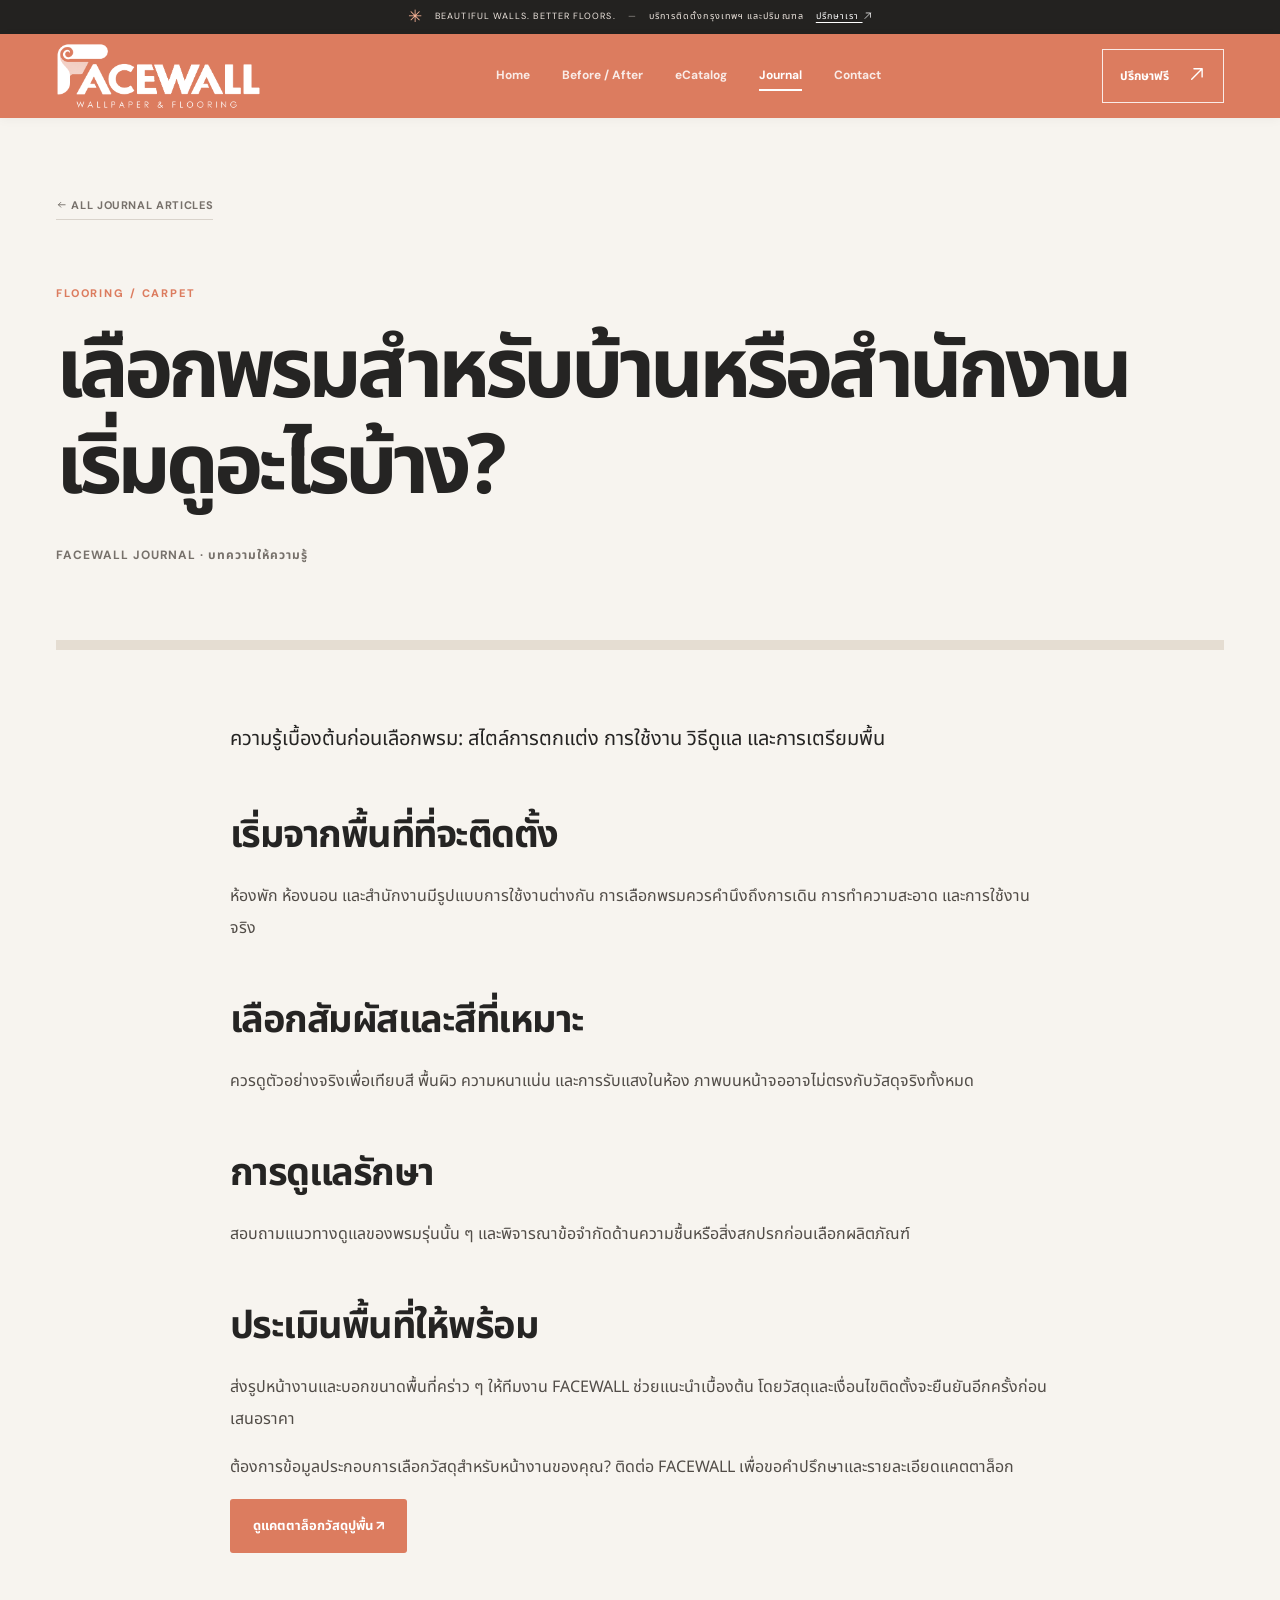
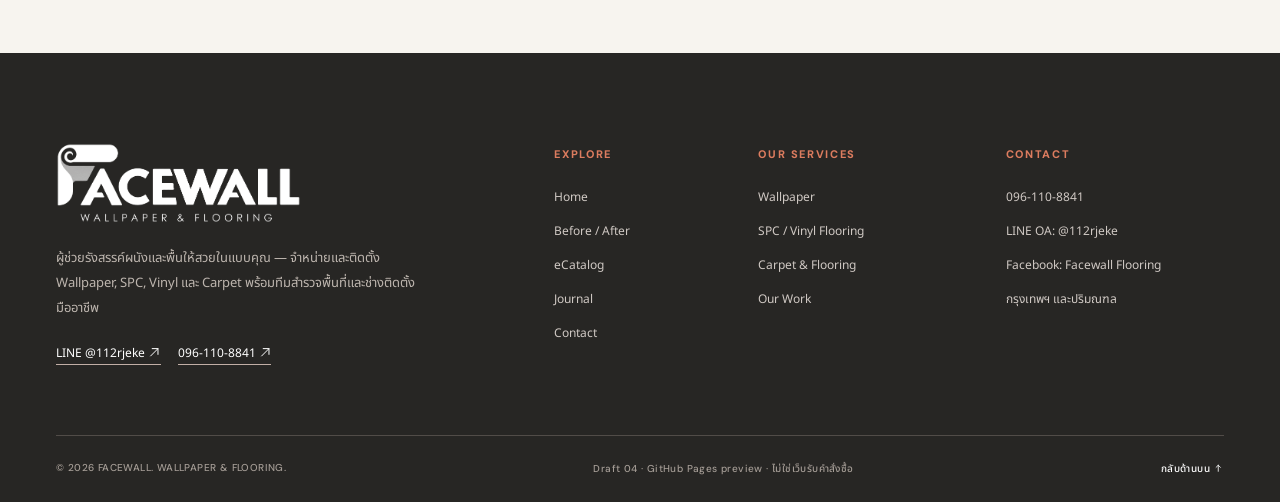
==== commit 79f68319: "Add files via upload" ====
--- a/blog-carpet-guide.html
+++ b/blog-carpet-guide.html
@@ -17,6 +17,6 @@
 <a aria-current="page" class="nav-link is-active" href="blog.html">Journal</a>
 <a class="nav-link" href="contact.html">Contact</a></nav><a class="head-cta" href="contact.html">ปรึกษาฟรี <span aria-hidden="true"><svg aria-hidden="true" class="ui-arrow" fill="none" height="19" stroke="currentColor" stroke-linecap="round" stroke-linejoin="round" stroke-width="1.9" viewbox="0 0 24 24" width="19" xmlns="http://www.w3.org/2000/svg"><path d="M5 19 19 5M8 5h11v11"></path></svg></span></a><button aria-controls="site-nav" aria-expanded="false" aria-label="เปิดเมนู" class="menu-toggle" id="menu-toggle"><span></span><span></span></button></div></header>
 <main id="main"><section class="article-header"><div class="wrap"><a class="back-link" href="blog.html"><svg aria-hidden="true" class="ui-arrow" fill="none" height="19" stroke="currentColor" stroke-linecap="round" stroke-linejoin="round" stroke-width="1.9" viewbox="0 0 24 24" width="19" xmlns="http://www.w3.org/2000/svg"><path d="M19 12H5m5-5-5 5 5 5"></path></svg> ALL JOURNAL ARTICLES</a><span class="eyebrow">FLOORING / CARPET</span><h1>เลือกพรมสำหรับบ้านหรือสำนักงาน เริ่มดูอะไรบ้าง?</h1><p>FACEWALL JOURNAL · บทความให้ความรู้</p></div></section><section class="article-body"><div class="wrap"><div aria-label="ภาพกราฟิกแทนเนื้อสัมผัสพรมแบบทอ" class="article-cover carpet-cover" role="img"></div><div class="article-content"><p class="lead">ความรู้เบื้องต้นก่อนเลือกพรม: สไตล์การตกแต่ง การใช้งาน วิธีดูแล และการเตรียมพื้น</p><h2>เริ่มจากพื้นที่ที่จะติดตั้ง</h2><p>ห้องพัก ห้องนอน และสำนักงานมีรูปแบบการใช้งานต่างกัน การเลือกพรมควรคำนึงถึงการเดิน การทำความสะอาด และการใช้งานจริง</p><h2>เลือกสัมผัสและสีที่เหมาะ</h2><p>ควรดูตัวอย่างจริงเพื่อเทียบสี พื้นผิว ความหนาแน่น และการรับแสงในห้อง ภาพบนหน้าจออาจไม่ตรงกับวัสดุจริงทั้งหมด</p><h2>การดูแลรักษา</h2><p>สอบถามแนวทางดูแลของพรมรุ่นนั้น ๆ และพิจารณาข้อจำกัดด้านความชื้นหรือสิ่งสกปรกก่อนเลือกผลิตภัณฑ์</p><h2>ประเมินพื้นที่ให้พร้อม</h2><p>ส่งรูปหน้างานและบอกขนาดพื้นที่คร่าว ๆ ให้ทีมงาน FACEWALL ช่วยแนะนำเบื้องต้น โดยวัสดุและเงื่อนไขติดตั้งจะยืนยันอีกครั้งก่อนเสนอราคา</p><p>ต้องการข้อมูลประกอบการเลือกวัสดุสำหรับหน้างานของคุณ? ติดต่อ FACEWALL เพื่อขอคำปรึกษาและรายละเอียดแคตตาล็อก</p><a class="btn btn-coral" href="catalog.html?category=flooring">ดูแคตตาล็อกวัสดุปูพื้น ↗</a></div></div></section></main>
-<footer class="footer"><div class="wrap"><div class="footer-main"><div class="footer-info"><a class="footer-brand" href="index.html"><img alt="FACEWALL" height="88" src="assets/logo-white.png" width="270"/></a><p>ผู้ช่วยรังสรรค์ผนังและพื้นให้สวยในแบบคุณ — จำหน่ายและติดตั้ง Wallpaper, SPC, Vinyl และ Carpet พร้อมทีมสำรวจพื้นที่และช่างติดตั้งมืออาชีพ</p><div class="footer-social"><a href="https://line.me/R/ti/p/%40proface" rel="noopener noreferrer" target="_blank">LINE @proface <svg aria-hidden="true" class="ui-arrow" fill="none" height="19" stroke="currentColor" stroke-linecap="round" stroke-linejoin="round" stroke-width="1.9" viewbox="0 0 24 24" width="19" xmlns="http://www.w3.org/2000/svg"><path d="M5 19 19 5M8 5h11v11"></path></svg></a><a href="tel:0961108841">096-110-8841 <svg aria-hidden="true" class="ui-arrow" fill="none" height="19" stroke="currentColor" stroke-linecap="round" stroke-linejoin="round" stroke-width="1.9" viewbox="0 0 24 24" width="19" xmlns="http://www.w3.org/2000/svg"><path d="M5 19 19 5M8 5h11v11"></path></svg></a></div></div><div class="footer-links"><h3>EXPLORE</h3><a href="index.html">Home</a><a href="showcase.html">Before / After</a><a href="catalog.html">eCatalog</a><a href="blog.html">Journal</a><a href="contact.html">Contact</a></div><div class="footer-links"><h3>OUR SERVICES</h3><a href="catalog.html?category=wallpaper">Wallpaper</a><a href="catalog.html?category=flooring">SPC / Vinyl Flooring</a><a href="catalog.html?category=flooring">Carpet &amp; Flooring</a><a href="showcase.html">Our Work</a></div><div class="footer-links"><h3>CONTACT</h3><a href="tel:0961108841">096-110-8841</a><a href="https://line.me/R/ti/p/%40proface" rel="noopener noreferrer" target="_blank">LINE OA: @proface</a><span>Facebook: Facewall Flooring</span><span>กรุงเทพฯ และปริมณฑล</span></div></div><div class="footer-bottom"><span>© 2026 FACEWALL. WALLPAPER &amp; FLOORING.</span><span>Draft 04 · GitHub Pages preview · ไม่ใช่เว็บรับคำสั่งซื้อ</span><a href="#main">กลับด้านบน <svg aria-hidden="true" class="ui-arrow" fill="none" height="19" stroke="currentColor" stroke-linecap="round" stroke-linejoin="round" stroke-width="1.9" viewbox="0 0 24 24" width="19" xmlns="http://www.w3.org/2000/svg"><path d="M12 19V5m-5 5 5-5 5 5"></path></svg></a></div></div></footer>
+<footer class="footer"><div class="wrap"><div class="footer-main"><div class="footer-info"><a class="footer-brand" href="index.html"><img alt="FACEWALL" height="88" src="assets/logo-white.png" width="270"/></a><p>ผู้ช่วยรังสรรค์ผนังและพื้นให้สวยในแบบคุณ — จำหน่ายและติดตั้ง Wallpaper, SPC, Vinyl และ Carpet พร้อมทีมสำรวจพื้นที่และช่างติดตั้งมืออาชีพ</p><div class="footer-social"><a href="https://line.me/R/ti/p/%40112rjeke" rel="noopener noreferrer" target="_blank">LINE @112rjeke <svg aria-hidden="true" class="ui-arrow" fill="none" height="19" stroke="currentColor" stroke-linecap="round" stroke-linejoin="round" stroke-width="1.9" viewbox="0 0 24 24" width="19" xmlns="http://www.w3.org/2000/svg"><path d="M5 19 19 5M8 5h11v11"></path></svg></a><a href="tel:0961108841">096-110-8841 <svg aria-hidden="true" class="ui-arrow" fill="none" height="19" stroke="currentColor" stroke-linecap="round" stroke-linejoin="round" stroke-width="1.9" viewbox="0 0 24 24" width="19" xmlns="http://www.w3.org/2000/svg"><path d="M5 19 19 5M8 5h11v11"></path></svg></a></div></div><div class="footer-links"><h3>EXPLORE</h3><a href="index.html">Home</a><a href="showcase.html">Before / After</a><a href="catalog.html">eCatalog</a><a href="blog.html">Journal</a><a href="contact.html">Contact</a></div><div class="footer-links"><h3>OUR SERVICES</h3><a href="catalog.html?category=wallpaper">Wallpaper</a><a href="catalog.html?category=flooring">SPC / Vinyl Flooring</a><a href="catalog.html?category=flooring">Carpet &amp; Flooring</a><a href="showcase.html">Our Work</a></div><div class="footer-links"><h3>CONTACT</h3><a href="tel:0961108841">096-110-8841</a><a href="https://line.me/R/ti/p/%40112rjeke" rel="noopener noreferrer" target="_blank">LINE OA: @112rjeke</a><span>Facebook: Facewall Flooring</span><span>กรุงเทพฯ และปริมณฑล</span></div></div><div class="footer-bottom"><span>© 2026 FACEWALL. WALLPAPER &amp; FLOORING.</span><span>Draft 04 · GitHub Pages preview · ไม่ใช่เว็บรับคำสั่งซื้อ</span><a href="#main">กลับด้านบน <svg aria-hidden="true" class="ui-arrow" fill="none" height="19" stroke="currentColor" stroke-linecap="round" stroke-linejoin="round" stroke-width="1.9" viewbox="0 0 24 24" width="19" xmlns="http://www.w3.org/2000/svg"><path d="M12 19V5m-5 5 5-5 5 5"></path></svg></a></div></div></footer>
 <div aria-live="polite" class="toast" id="toast" role="status"></div>
 <script defer="" src="js/config.js"></script><script defer="" src="js/catalogs.js"></script><script defer="" src="js/site.js"></script><a aria-label="ปรึกษาทีมงาน FACEWALL ฟรี" class="sticky-lead" href="contact.html#inquiry-form"><svg aria-hidden="true" fill="none" height="18" stroke="currentColor" stroke-linecap="round" stroke-linejoin="round" stroke-width="1.9" viewbox="0 0 24 24" width="18"><path d="M5 19 19 5M8 5h11v11"></path></svg><span>ปรึกษาฟรี / ขอราคางาน</span></a></body></html>
